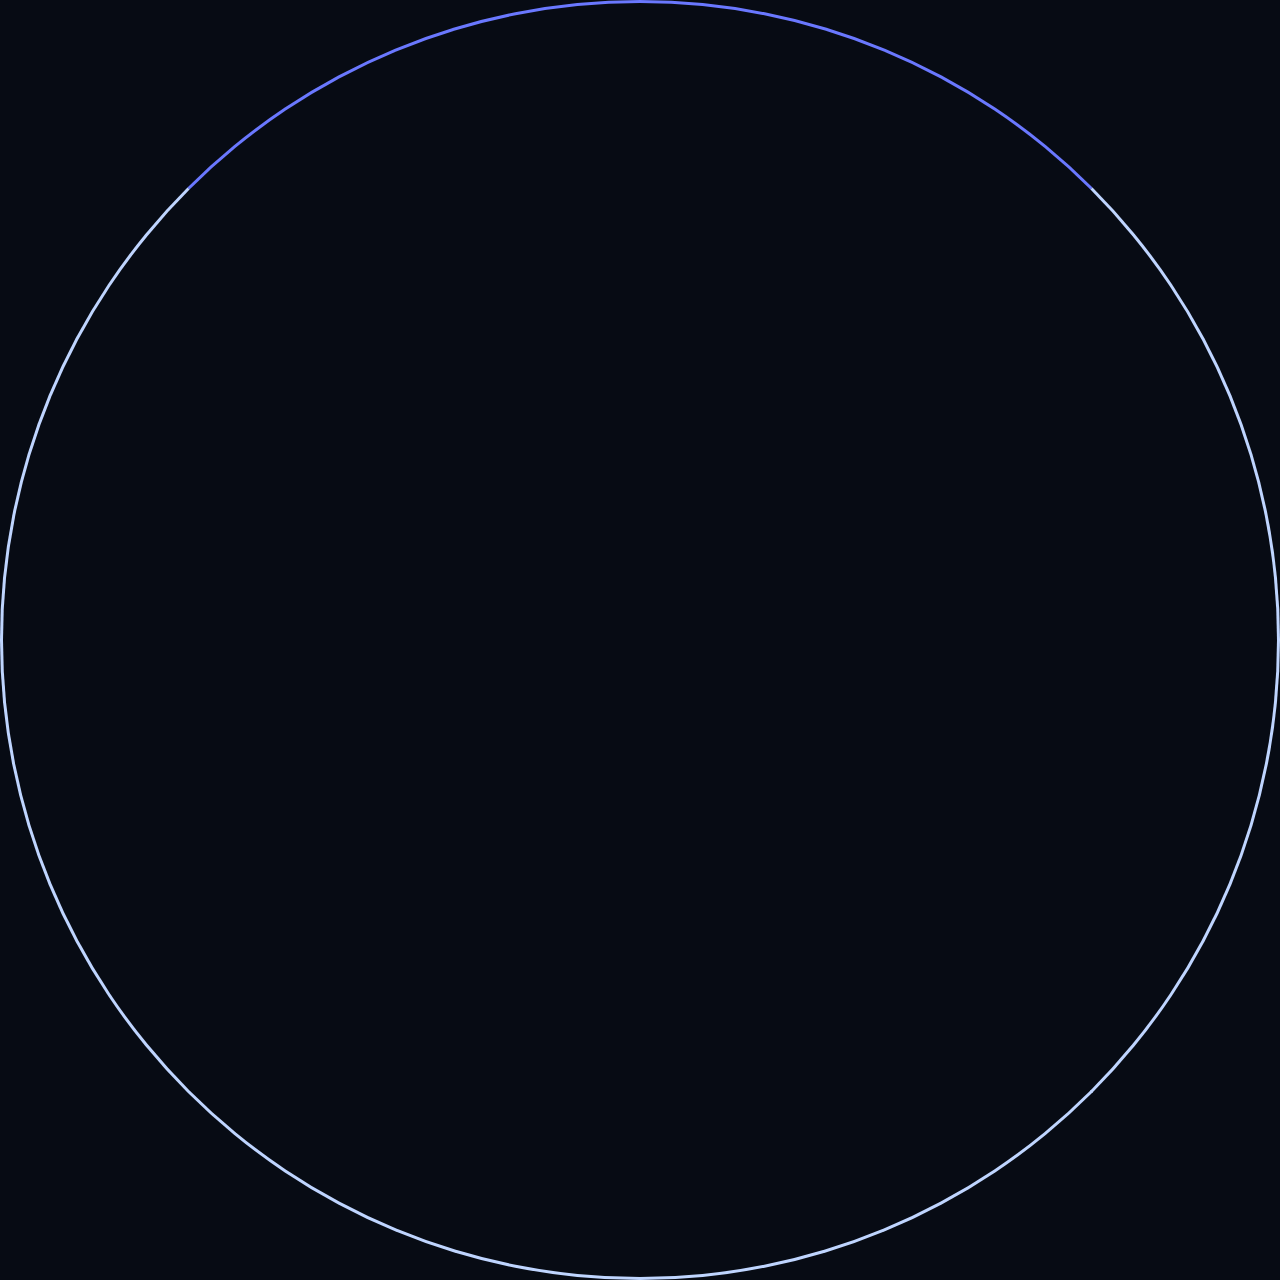
==== auth.html @ 00a208fd "Add files via upload" ====
<!-- Version Decleration -->
<!DOCTYPE html>
<html lang = "en">

    <!-- HEAD -->
    <head>
        
        <!-- Meta Data -->
        <meta charset = "UTF-8">
        <meta name = "viewport" content = "width = device-width, initial-scale = 1.0">

        <!-- Title -->
        <title>Login</title>

        <!-- CSS -->
        <link rel = "stylesheet" href = "StyleSheets/auth.css">
    </head>

    <!-- BODY -->
    <body>

        <!-- Loading Screen -->
        <div id = "loadingScreen">
            <div class = "sendingCircle"></div>
        </div>

        <!-- Container -->
        <main id = "container">
            
            <!-- Box -->
            <section id = "box">

                <!-- Header -->
                <div id = "header">
                    
                    <!-- Heading -->
                    <h1>Welcome</h1>
                    <p>Create your new account</p>
                </div>
                
                <!-- Form -->
                <div id = "loginForm">
                    
                    <!-- Username -->
                    <div class = "input-group">
                        
                        <label for = "username">Username</label>
                        <input
                            type = "text"
                            id = "username"
                            name = "username"
                            placeholder = "Enter your username"
                            autocomplete = "username"
                            required>
                        
                        <!-- Error area -->
                        <div class = "error" id = "username-error"></div>
                    </div>
                    
                    <!-- Password -->
                    <div class = "input-group">
                        
                        <label for = "password">Password</label>
                        <input
                            type = "password"
                            id = "password"
                            name = "password"
                            placeholder = "Enter your password"
                            autocomplete = "current-password"
                            required>
                        
                        <!-- Error Area -->
                        <div class = "error" id = "password-error"></div>
                    </div>
                    
                    <!-- Submit Button -->
                    <button onClick = "sendRequest()" id = "sendBtn">
                        
                        <p>Sign up</p>
                        <div class = "sendingCircle"></div>
                    </button>
                </div>
                
                <!-- Mode change Text -->
                <div id = "toggle-text">
                    <p>Already have an account?</p>
                    
                    <!-- Main button -->
                    <button onClick = "toggleAction()">log in</button>
                </div>
            </section>
        </main>

        <!-- Script -->
        <script src = "Scripts/auth.js"></script>
    </body>
</html>
---- StyleSheets/auth.css ----
* {
    box-sizing: border-box;
}

body {
    margin: 0;
    min-height: 100vh;

    font-family: Arial, sans-serif;

    background: #070b14;
    color: #e8eefc;
}

#loadingScreen{
    display: none;
}

#container {
    min-height: 100vh;

    display: flex;
    justify-content: center;
    align-items: center;

    padding: 20px;
}

#container #box {
    width: 100%;
    max-width: 380px;

    padding: 32px;

    background: #0b1220;

    border: 1px solid #1d304d;
    border-radius: 16px;

    box-shadow: 0 15px 45px rgba(0, 0, 0, 0.35);
}

#container #box #header {
    text-align: center;
    margin-bottom: 28px;
}

#container #box #header h1 {
    margin: 0 0 8px;
    font-size: 28px;
}

#container #box #header p {
    margin: 0;
    color: #8d9bb5;
    font-size: 14px;
}

#container #box #loginForm .input-group {
    margin-bottom: 18px;
}

#container #box #loginForm .input-group label {
    display: block;

    margin-bottom: 7px;

    font-size: 14px;
    font-weight: 600;
}

#container #box #loginForm .input-group input {
    width: 100%;

    padding: 13px 14px;

    background: #070d18;
    color: #e8eefc;

    border: 1px solid #263b59;
    border-radius: 9px;

    outline: none;

    font-size: 15px;

    transition: border-color 0.2s, box-shadow 0.2s;
}

#container #box #loginForm .input-group input::placeholder {
    color: #64748b;
}

#container #box #loginForm .input-group input:focus {
    border-color: #4d8cff;

    box-shadow: 0 0 0 3px rgba(77, 140, 255, 0.12);
}

#container #box #loginForm .input-group .error{
    color: red;
    
    display: flex;
    justify-content: flex-end;
    
    margin-top: 5px;
}

#container #box #loginForm #sendBtn {
    width: 100%;
    height: 50px;

    display: flex;
    justify-content: center;
    align-items: center;

    margin-top: 5px;

    border: none;
    border-radius: 9px;

    background: #2563eb;
    color: white;

    font-size: 15px;
    font-weight: 600;

    cursor: pointer;

    transition: background 0.2s, transform 0.1s;
}

#container #box #loginForm #sendBtn:hover {
    background: #1d4ed8;
}

#container #box #loginForm #sendBtn:active {
    transform: scale(0.98);
}

#container #box #loginForm #sendBtn div{
    display: none;
}

#container #box #toggle-text {
    margin: 22px 0 0;

    text-align: center;

    color: #8d9bb5;

    font-size: 14px;
}

#container #box #toggle-text button{
    color: #5b9cff;
    background: none;
    
    border: none;

    text-decoration: none;

    font-weight: 600;
}

#container #box #toggle-text button:active{
    text-decoration: underline;
}

@media (max-width: 450px) {

    #container {
        padding: 15px;
    }

    #box {
        padding: 25px 20px;
    }

    #container #box #header h1 {
        font-size: 24px;
    }
}

.sendingCircle{
    height: 70%;
    aspect-ratio: 1/1;
    
    border: 3px solid #bfd5ff;
    border-top-color: #6a78ff;
    border-radius: 50%;
    
    animation: spin 1s linear infinite;
}

@keyframes spin{
    
    from{
        transform: rotate(0deg);
    }
    to{
        transform: rotate(360deg);
    }
}
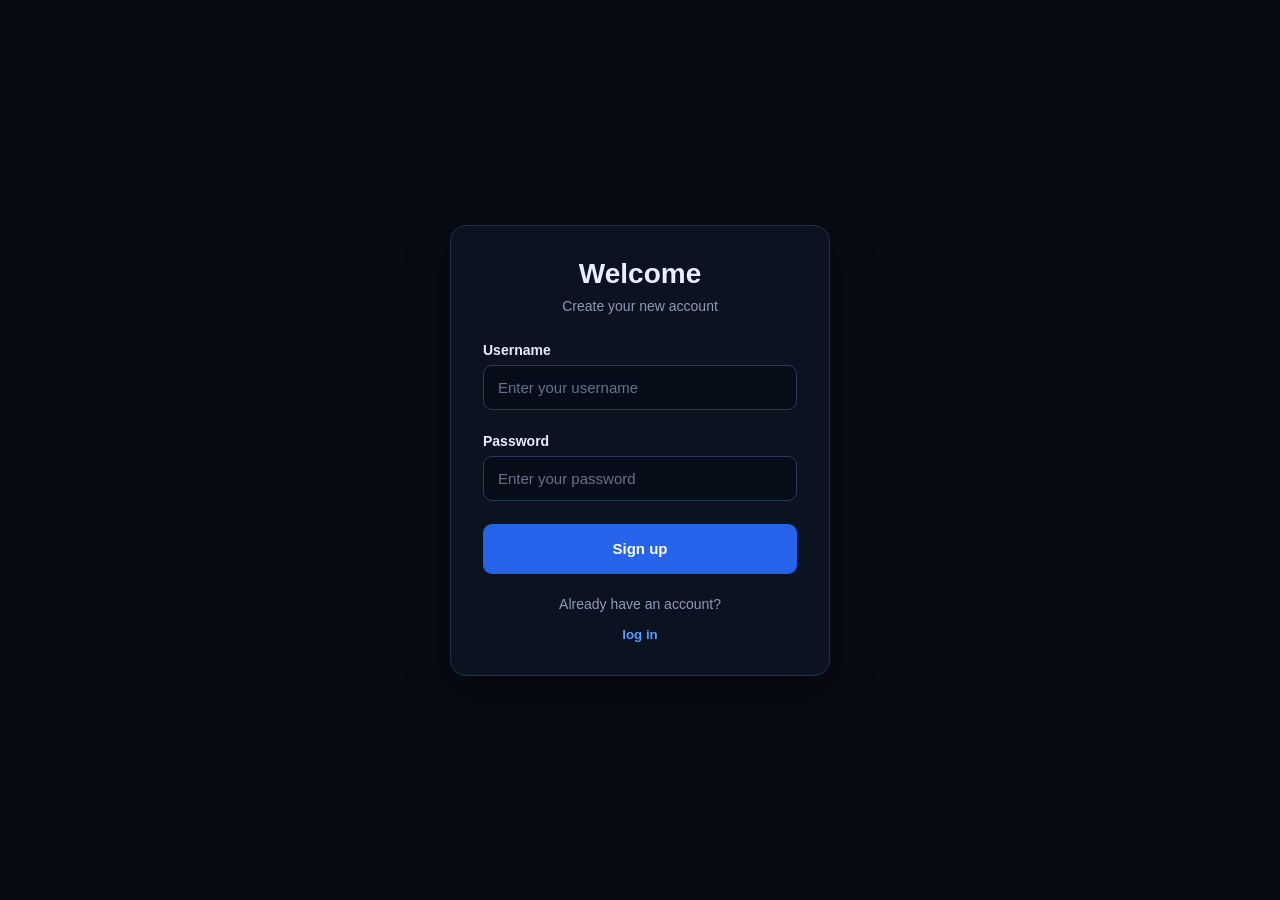
==== commit 4bc760fe: "Add files via upload" ====
--- a/auth.html
+++ b/auth.html
@@ -18,11 +18,6 @@
 
     <!-- BODY -->
     <body>
-
-        <!-- Loading Screen -->
-        <div id = "loadingScreen">
-            <div class = "sendingCircle"></div>
-        </div>
 
         <!-- Container -->
         <main id = "container">
